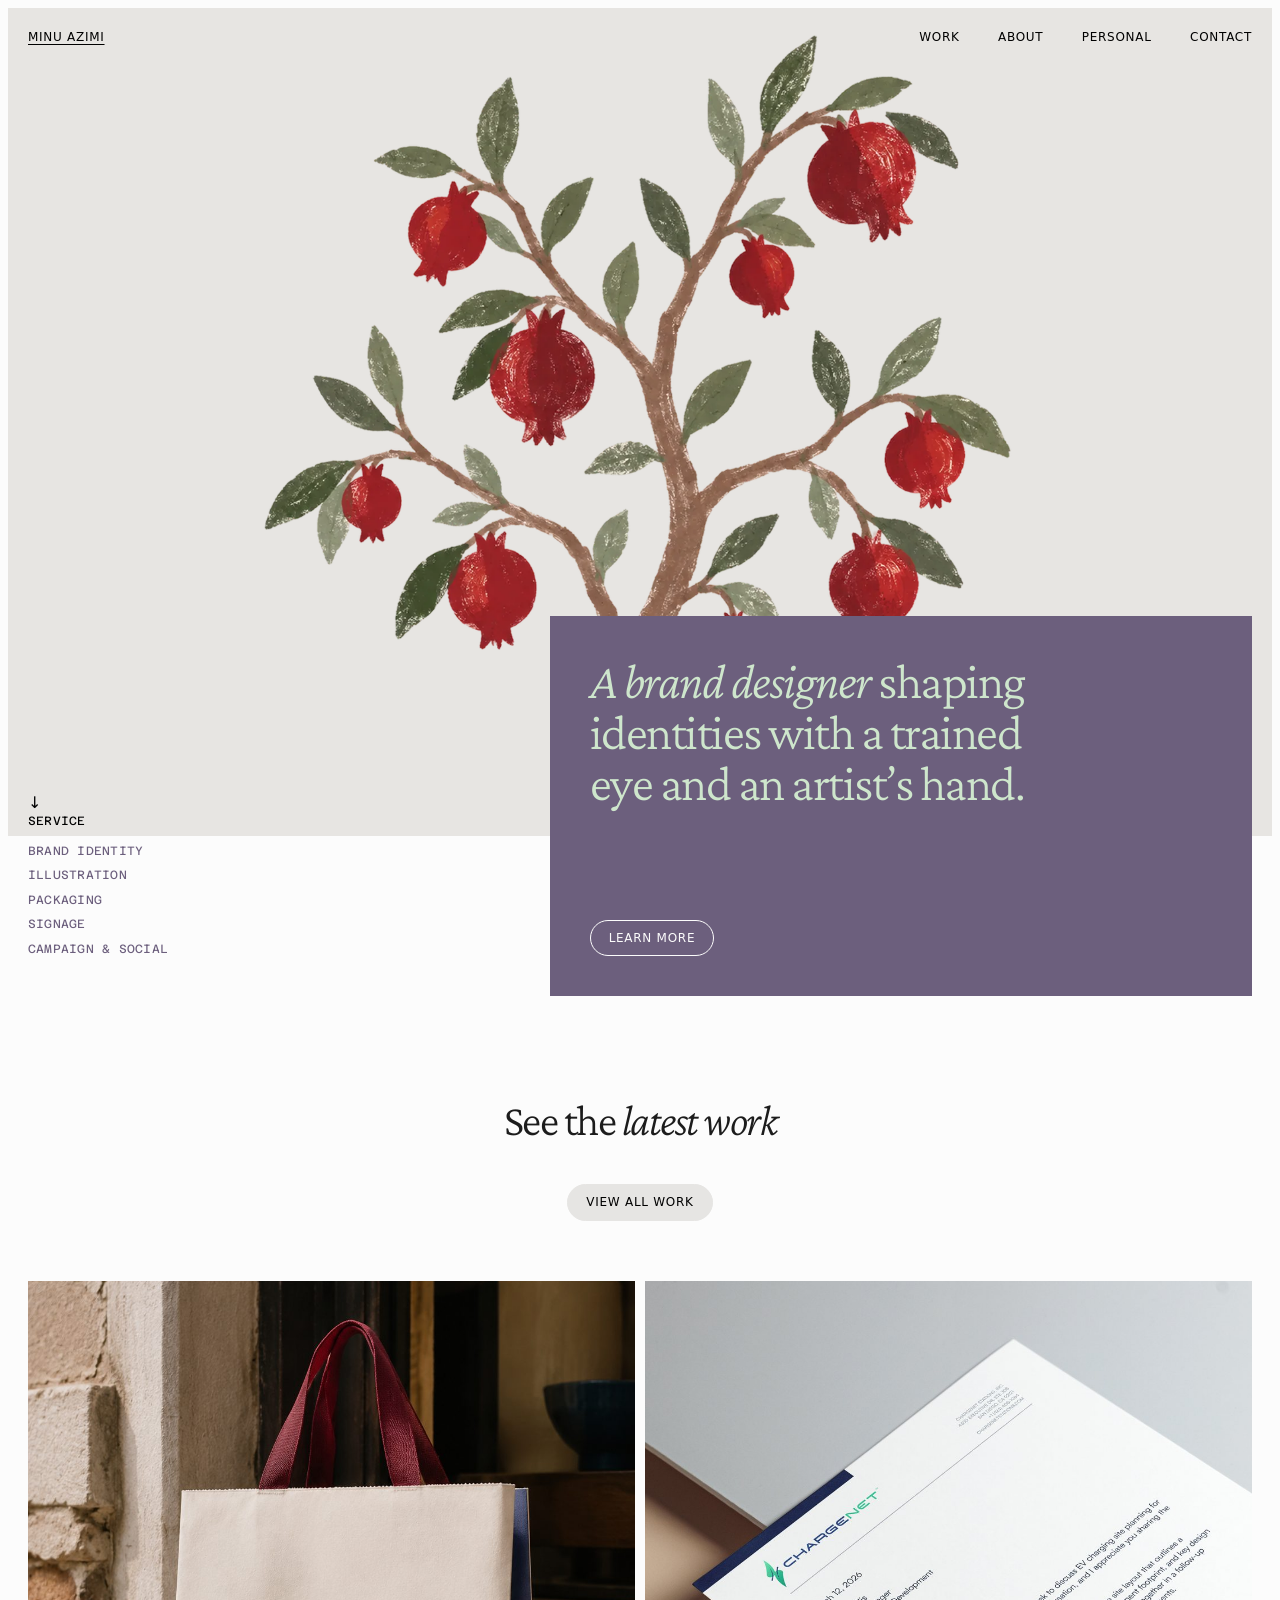
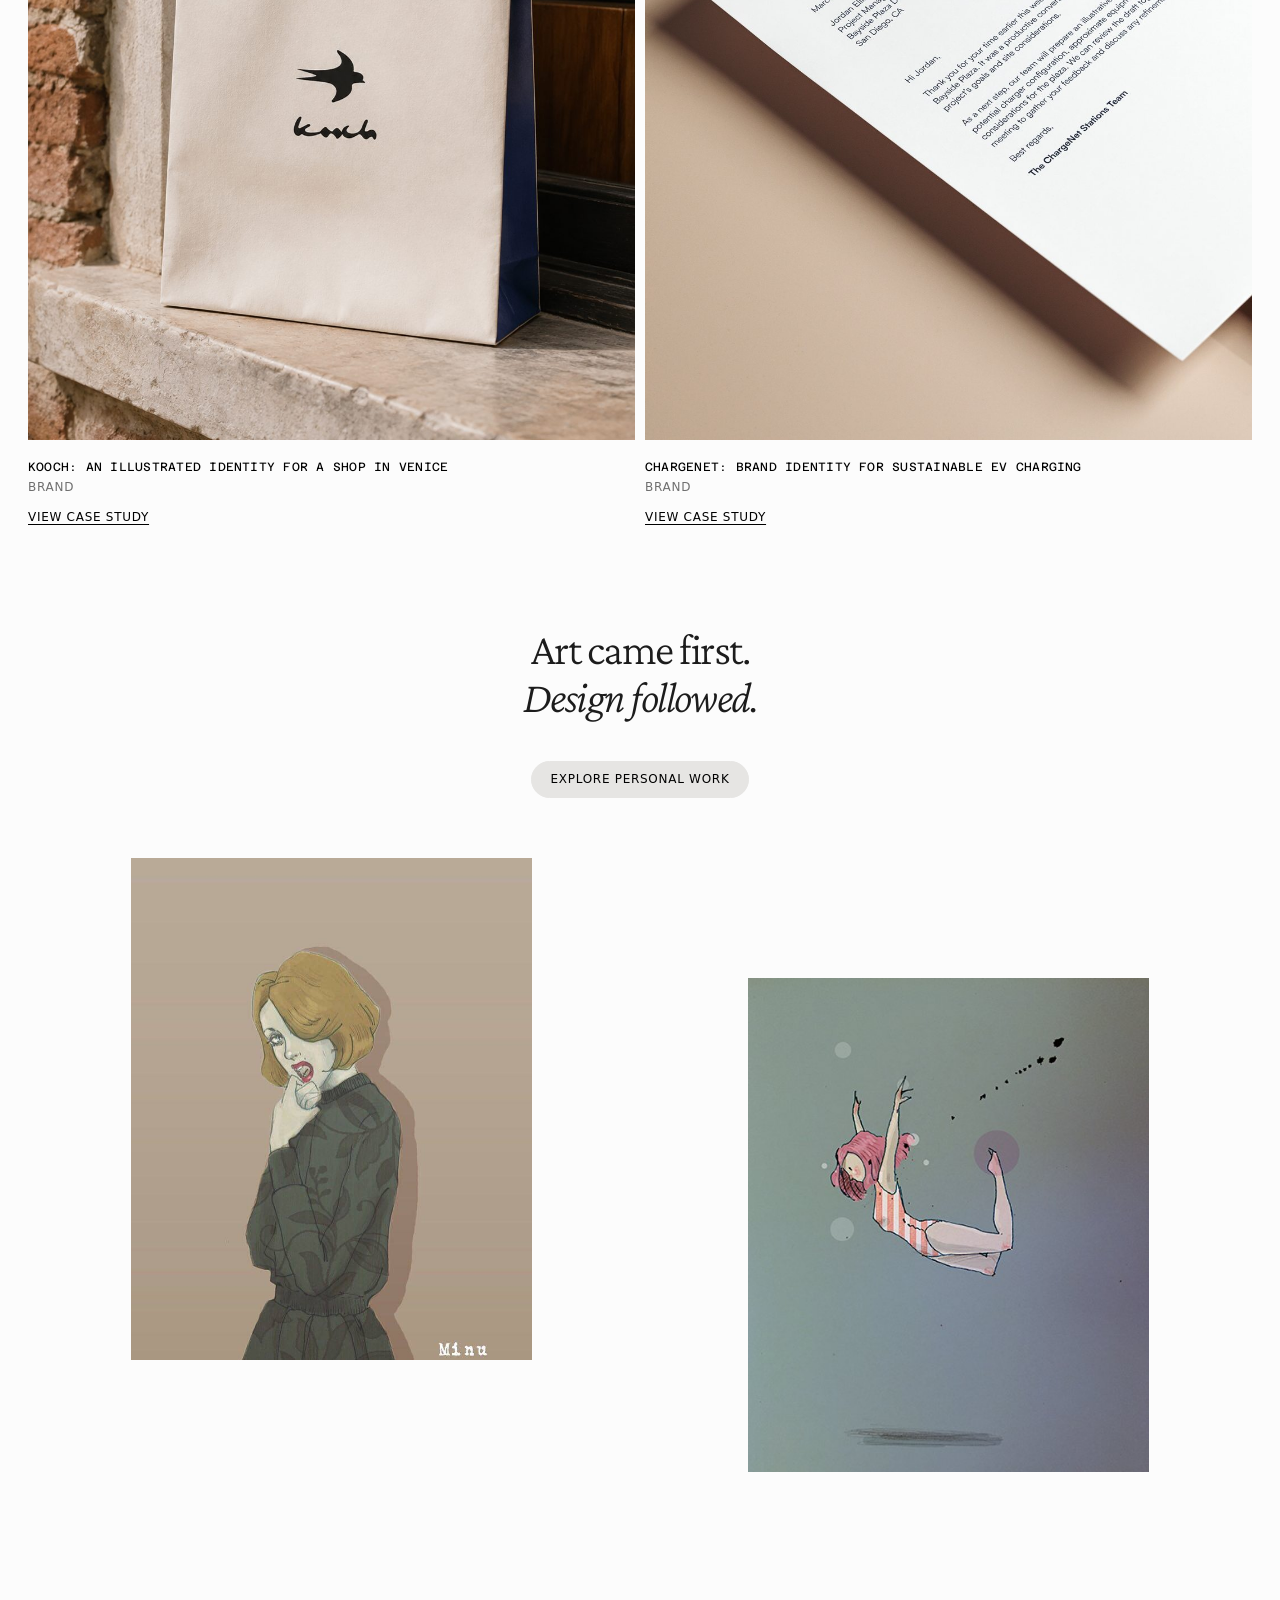
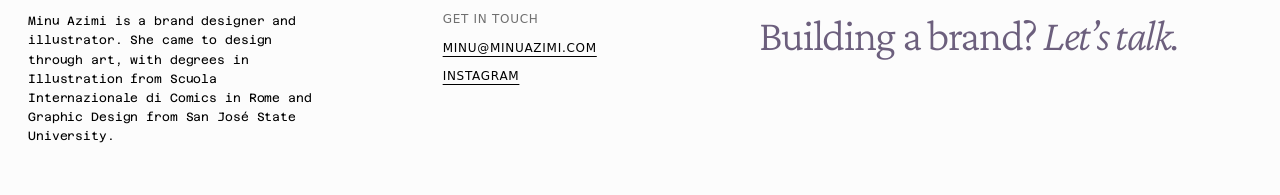
==== index.html @ ba42fef1 "Add files via upload Initial portfolio site" ====
<!doctype html>
<html lang="en">
<head>
<meta charset="utf-8">
<meta name="viewport" content="width=device-width, initial-scale=1, viewport-fit=cover">
<title>Minu Azimi</title>
<meta name="claude:viewport-fit-sides" content="cover">
<meta name="description" content="Brand design and illustration by Minu Azimi.">
<link rel="preconnect" href="https://fonts.googleapis.com">
<link rel="preconnect" href="https://fonts.gstatic.com" crossorigin>
<link rel="stylesheet" href="https://fonts.googleapis.com/css2?family=Azeret+Mono:wght@400&family=Crimson+Pro:ital,wght@0,300;1,300&display=swap">
<link rel="stylesheet" href="styles.css?v=1795150626">
</head>
<body>
<div class="home-hero">
  <div class="wrap nav-over">
  <nav class="nav" aria-label="Main">
    <a class="brand" href="index.html" aria-current="page">Minu Azimi</a>
    <ul><li><a href="work.html">Work</a></li><li><a href="about.html">About</a></li><li><a href="personal.html">Personal</a></li><li><a href="contact.html">Contact</a></li></ul>
  </nav>
</div>

  <img class="home-hero-art" src="images/kooch-ill-tree.webp" width="1400" height="1400" alt="Pomegranate tree illustration">
  <a class="scroll-cue label" href="#intro" aria-label="Scroll to introduction">↓</a>
</div>
<div class="wrap">
  <section class="home-intro" id="intro" aria-label="Introduction">
    <div class="services" aria-label="Services">
      <span class="mono-label">Service</span>
      <span class="mono-label">Brand identity</span>
      <span class="mono-label">Illustration</span>
      <span class="mono-label">Packaging</span>
      <span class="mono-label">Signage</span>
      <span class="mono-label">Campaign &amp; social</span>
    </div>
    <div class="statement">
      <h1><em>A brand designer</em> shaping identities with a trained eye and an artist’s hand.</h1>
      <a class="btn on-mauve" href="about.html">Learn more</a>
    </div>
  </section>

  <section aria-labelledby="latest-title">
    <div class="section-head">
      <h2 id="latest-title">See the <em>latest work</em></h2>
      <a class="btn soft" href="work.html">View all work</a>
    </div>
    <div class="work-row">
      <a class="card" href="kooch.html">
        <div class="img"><img src="images/kooch-bag.jpg" width="1024" height="1401" alt="Kooch shopping bag with swallow mark on a stone ledge" loading="lazy"></div>
        <div class="card-text">
          <span class="mono-label">Kooch: an illustrated identity for a shop in Venice</span>
          <span class="tag">Brand</span>
          <span class="more label">View case study</span>
        </div>
      </a>
      <a class="card" href="chargenet.html">
        <div class="img"><img src="images/chargenet-stationery-card.jpg" width="1080" height="1350" alt="ChargeNet letterhead" loading="lazy"></div>
        <div class="card-text">
          <span class="mono-label">ChargeNet: brand identity for sustainable EV charging</span>
          <span class="tag">Brand</span>
          <span class="more label">View case study</span>
        </div>
      </a>
    </div>
  </section>

  <section aria-labelledby="personal-title">
    <div class="section-head">
      <h2 id="personal-title">Art came first. <br><em>Design followed.</em></h2>
      <a class="btn soft" href="personal.html">Explore personal work</a>
    </div>
    <div class="scatter">
      <a class="s1" href="personal.html"><img src="images/personal-fanciulla-misteriosa.jpg" width="720" height="900" alt="Woman with a blonde bob in a dark floral dress, glancing back" loading="lazy"></a>
      <a class="s2" href="personal.html"><img src="images/personal-up-in-the-air.jpg" width="500" height="616" alt="Girl with pink hair in a striped swimsuit leaping through the air" loading="lazy"></a>
    </div>
  </section>
</div>
<div class="wrap">
  <footer class="site-foot">
    <p class="foot-bio">Minu Azimi is a brand designer and illustrator. She came to design through art, with degrees in Illustration from Scuola Internazionale di Comics in Rome and Graphic Design from San José State University.</p>
    <div class="foot-links">
      <span class="label foot-k">Get in touch</span>
      <a class="label" href="mailto:minu@minuazimi.com">minu@minuazimi.com</a>
      <a class="label" href="https://www.instagram.com/minu_disegni/" target="_blank" rel="noopener">Instagram</a>
    </div>
    <p class="foot-cta">Building a brand? <em>Let’s talk.</em></p>
  </footer>
</div>
<script src="site.js?v=1795150626"></script>
</body>
</html>
---- styles.css ----
/* Layout: gallery walk — thin type-only nav, hero image with mauve overlay panel and a mono service list in the left margin,
   then one project told as a sequence of full-bleed plates separated by 100px of paper. Light, flat, single theme by design. */
:root {
  color-scheme: light;
  --paper: #fcfcfc;
  --ink: #000000;
  --press: #1c1c1c;
  --charcoal: #262626;
  --ash: #a8a8a8;
  --ash-text: #6f6f6f;        /* ash darkened for small text on paper (AA) */
  --mauve: #6c5f7d;
  --sage: #cee6cc;
  --on-mauve: #fcfcfc;

  --serif: 'Crimson Pro', 'Lora', Georgia, 'Times New Roman', serif;
  --mono: 'Azeret Mono', 'JetBrains Mono', 'IBM Plex Mono', ui-monospace, SFMono-Regular, Menlo, monospace;
  --sans: ui-sans-serif, system-ui, -apple-system, BlinkMacSystemFont, 'Segoe UI', 'Helvetica Neue', Arial, sans-serif;

  --t-caption: 12px;
  --t-body: clamp(15px, 1.2vw + 9px, 18px);
  --t-heading: clamp(34px, 3vw + 18px, 44px);
  --t-display: clamp(38px, 3.4vw + 20px, 50px);

  --gap: 10px;
  --pad: 20px;
  --section: clamp(60px, 8vw, 100px);
  --max: 1280px;
  --pill: 200px;
}

* { box-sizing: border-box; }
html { scroll-behavior: smooth; }
@media (prefers-reduced-motion: reduce) { html { scroll-behavior: auto; } * { transition: none !important; } }
body {
  background: var(--paper);
  color: var(--ink);
  font-family: var(--mono);
  font-size: var(--t-body);
  line-height: 1.45;
  letter-spacing: -0.01em;
  -webkit-font-smoothing: antialiased;
}
img { display: block; max-width: 100%; height: auto; }
a { color: inherit; }
:focus-visible { outline: 1px solid var(--mauve); outline-offset: 3px; }

.wrap {
  max-width: calc(var(--max) + 2 * max(20px, env(safe-area-inset-left, 0px)));
  margin-inline: auto;
  padding-left: max(20px, env(safe-area-inset-left, 0px));
  padding-right: max(20px, env(safe-area-inset-right, 0px));
}
@media (max-width: 480px) {
  .wrap { padding-left: max(16px, env(safe-area-inset-left, 0px)); padding-right: max(16px, env(safe-area-inset-right, 0px)); }
}

/* Type roles */
.label, .nav a, .brand, .tag, .btn {
  font-family: var(--sans);
  font-size: var(--t-caption);
  text-transform: uppercase;
  letter-spacing: 0.06em;
  line-height: 1.2;
}
.mono-label {
  font-family: var(--mono);
  font-size: var(--t-caption);
  text-transform: uppercase;
  letter-spacing: 0.02em;
  line-height: 1.2;
}
h1, h2, h3 {
  font-family: var(--serif);
  font-weight: 300;
  margin: 0;
  text-wrap: balance;
  color: var(--press);
}
h1 { font-size: var(--t-display); line-height: 0.98; letter-spacing: -0.03em; }
h2 { font-size: var(--t-heading); line-height: 1.1; letter-spacing: -0.034em; }
h3 { font-size: clamp(26px, 1.5vw + 18px, 32px); line-height: 1.1; letter-spacing: -0.02em; }
h1 em, h2 em, h3 em { font-style: italic; }
p { margin: 0; max-width: 60ch; }

/* Placeholder copy for Minu to replace */
.ph { color: var(--mauve); border-bottom: 1px dashed currentColor; }
.panel .ph { color: var(--sage); }

/* Nav */
.nav {
  display: flex; justify-content: space-between; align-items: center; gap: 20px;
  padding-block: 20px;
}
.brand { text-decoration: none; letter-spacing: 0.12em; }
.nav ul { display: flex; gap: clamp(20px, 3vw, 40px); list-style: none; margin: 0; padding: 0; }
.nav a { text-decoration: none; }
.nav a:hover { text-decoration: underline; text-underline-offset: 3px; }

/* Pill button */
.btn {
  display: inline-flex; align-items: center; gap: 8px;
  padding: 10px 18px;
  border: 1px solid var(--ink);
  border-radius: var(--pill);
  background: transparent; color: var(--ink);
  text-decoration: none; cursor: pointer;
  transition: background .2s, color .2s;
}
.btn:hover { background: var(--ink); color: var(--paper); }
.btn.on-mauve { border-color: var(--on-mauve); color: var(--on-mauve); }
.btn.on-mauve:hover { background: var(--on-mauve); color: var(--mauve); }

/* Hero */
.hero {
  display: grid;
  grid-template-columns: 200px minmax(0, 1fr);
  gap: var(--pad);
  padding-top: 20px;
}
.services { display: flex; flex-direction: column; gap: var(--gap); color: var(--mauve); padding-top: 4px; }
.services .mono-label:first-child { color: var(--ink); margin-bottom: 6px; }
.hero-media { position: relative; margin-bottom: 60px; }
.hero-media img { width: 100%; aspect-ratio: 2400 / 1552; object-fit: cover; }
.panel {
  position: absolute; right: 0; bottom: -60px;
  width: min(400px, 44%);
  background: var(--mauve); color: var(--on-mauve);
  padding: 40px;
  display: flex; flex-direction: column; gap: 24px; align-items: flex-start;
}
.panel h1 { color: var(--on-mauve); font-size: var(--t-heading); line-height: 1.08; letter-spacing: -0.034em; }
.panel p { font-size: 14px; line-height: 1.45; }

/* Sections */
section { padding-block: var(--section) 0; }
.section-head { display: flex; flex-direction: column; align-items: center; gap: 40px; text-align: center; margin-bottom: 60px; }

/* Work card row */
.work-row { display: grid; grid-template-columns: 1fr 1fr; gap: var(--gap); }
.card { text-decoration: none; display: flex; flex-direction: column; }
.card .img { overflow: hidden; }
.card img { width: 100%; aspect-ratio: 4 / 5; object-fit: cover; transition: transform .6s ease; }
.card:hover img { transform: scale(1.02); }
.caption { display: flex; justify-content: space-between; align-items: baseline; gap: var(--gap); padding-top: 20px; }
.tag { color: var(--ash-text); }

/* Case study */
.cs-head {
  display: grid; grid-template-columns: minmax(0, 7fr) minmax(0, 5fr); gap: 40px 60px;
  padding-top: var(--section);
  border-top: 1px solid var(--ink);
  margin-top: var(--section);
}
.cs-head .kicker { color: var(--mauve); margin-bottom: 20px; }
.cs-head .lede { display: flex; flex-direction: column; gap: 18px; }
.facts { display: grid; grid-template-columns: max-content minmax(0, 1fr); gap: 12px 24px; margin: 0; align-self: start; }
.facts dt { color: var(--ash-text); }
.facts dd { margin: 0; }

.chapter {
  display: grid; grid-template-columns: 200px minmax(0, 1fr); gap: var(--pad);
  padding-top: var(--section);
}
.chapter-meta { display: flex; flex-direction: column; gap: 14px; align-self: start; position: sticky; top: 20px; }
.chapter-meta .mono-label { color: var(--mauve); }
.chapter-meta p { font-size: 13px; line-height: 1.5; }
.chapter-body { display: flex; flex-direction: column; gap: var(--gap); min-width: 0; }

.grid-2 { display: grid; grid-template-columns: 1fr 1fr; gap: var(--gap); }
.grid-3 { display: grid; grid-template-columns: repeat(3, 1fr); gap: var(--gap); }
.cover-45 img { aspect-ratio: 4 / 5; object-fit: cover; width: 100%; }
.cover-11 img { aspect-ratio: 1; object-fit: cover; width: 100%; }

figure { margin: 0; }
figcaption { padding-top: 10px; font-family: var(--mono); font-size: var(--t-caption); text-transform: uppercase; color: var(--ash-text); letter-spacing: 0.02em; }
.zoom { cursor: zoom-in; }

/* Color swatches */
.swatches { display: grid; grid-template-columns: repeat(5, 1fr); gap: var(--gap); }
.swatch { display: flex; flex-direction: column; gap: 8px; }
.swatch .chip { aspect-ratio: 1 / 1.1; border: 1px solid rgba(0,0,0,.08); }
.swatch .mono-label { font-size: 11px; display: flex; flex-direction: column; gap: 4px; }
.swatch .hex { color: var(--ash-text); }

/* Illustration plate: black band so painted pieces bleed into it */
.plate { background: var(--ink); color: var(--paper); margin-top: var(--section); padding-block: var(--section); }
.plate .chapter { padding-top: 0; }
.plate .chapter-meta .mono-label { color: var(--sage); }
.plate figcaption { color: var(--ash); }
.ill-grid { display: grid; grid-template-columns: repeat(3, 1fr); gap: var(--gap); }
.ill-grid .big { grid-column: span 2; grid-row: span 2; }
.ill-grid img { width: 100%; aspect-ratio: 1; object-fit: cover; }

/* Campaign */
.toggle { display: inline-flex; gap: 6px; }
.toggle button { font: inherit; }
.toggle .btn[aria-pressed="true"] { background: var(--ink); color: var(--paper); }
.campaign { display: grid; grid-template-columns: 5fr 6fr; gap: var(--gap); align-items: stretch; }
.campaign .email { display: flex; flex-direction: column; }
.campaign .email .img { flex: 1; min-height: 0; overflow: hidden; background: #f7e4de; }
.campaign .email img { width: 100%; height: 100%; object-fit: cover; object-position: top; }
.campaign .posts { display: flex; flex-direction: column; gap: var(--gap); }

/* About & contact */
.about { display: grid; grid-template-columns: 200px minmax(0, 7fr) minmax(0, 5fr); gap: 40px var(--pad); }
.about .copy { display: flex; flex-direction: column; gap: 18px; }
.contact-list { display: flex; flex-direction: column; gap: 14px; }
.contact-list .row { display: flex; flex-direction: column; gap: 4px; }
.contact-list .mono-label { color: var(--ash-text); }
.inline-link { text-decoration: underline; text-decoration-thickness: 1px; text-underline-offset: 3px; }
.copy-btn { margin-top: 6px; }


/* Lightbox */
dialog.lightbox { border: 0; padding: 0; margin: 0; background: transparent; width: 100vw; height: 100vh; max-width: none; max-height: none; overflow: hidden; outline: none; }
dialog.lightbox[open] { display: grid; grid-template-rows: minmax(0, 1fr) auto; }
dialog.lightbox::backdrop { background: rgba(252,252,252,.97); }
.lb-stage { display: flex; align-items: center; justify-content: center; min-height: 0; padding: 24px max(72px, env(safe-area-inset-left, 0px)) 8px; }
.lb-stage img { max-width: 100%; max-height: 100%; width: auto; height: auto; object-fit: contain; }
.lb-bar { display: flex; justify-content: space-between; align-items: center; gap: 20px; padding: 12px max(24px, env(safe-area-inset-right, 0px)) max(20px, env(safe-area-inset-bottom, 0px)); color: var(--ink); }
.lb-count { color: var(--ash-text); }
.lb-nav { position: absolute; top: 50%; transform: translateY(-50%); width: 48px; height: 48px; border-radius: var(--pill); border: 1px solid var(--ink); background: var(--paper); color: var(--ink); font-size: 18px; line-height: 1; cursor: pointer; display: grid; place-items: center; }
.lb-nav:hover { background: var(--ink); color: var(--paper); }
.lb-prev { left: max(14px, env(safe-area-inset-left, 0px)); }
.lb-next { right: max(14px, env(safe-area-inset-right, 0px)); }
.lightbox .btn:focus-visible, .lb-nav:focus-visible { outline: 1px solid var(--mauve); outline-offset: 2px; }
@media (max-width: 600px) { .lb-stage { padding: 16px 16px 8px; } .lb-nav { top: auto; bottom: 76px; transform: none; width: 44px; height: 44px; } }

/* Responsive */
@media (max-width: 900px) {
  .hero, .chapter, .about { grid-template-columns: minmax(0, 1fr); }
  .services { flex-direction: row; flex-wrap: wrap; gap: 6px 16px; }
  .services .mono-label:first-child { width: 100%; margin-bottom: 0; }
  .hero-media { margin-bottom: 0; }
  .panel { position: static; width: 100%; padding: 28px; }
  .cs-head { grid-template-columns: minmax(0, 1fr); }
  .chapter-meta { position: static; }
  .swatches { grid-template-columns: repeat(5, minmax(0, 1fr)); }
}
@media (max-width: 600px) {
  .work-row, .grid-2, .campaign { grid-template-columns: minmax(0, 1fr); }
  .grid-3 { grid-template-columns: 1fr 1fr; }
  .grid-3 > :last-child { grid-column: span 2; }
  .ill-grid { grid-template-columns: 1fr 1fr; }
  .swatches { grid-template-columns: repeat(3, minmax(0, 1fr)); }
  .campaign .email img { height: auto; }
  .nav ul { gap: 16px; }
  .facts { grid-template-columns: minmax(0, 1fr); gap: 4px; }
  .facts dd { margin-bottom: 10px; }
}

.panel .ph { color: var(--sage); }

/* ---- Multi-page additions ---- */
:root { --paper-2: #f1f1ef; }
.nav a[aria-current="page"] { text-decoration: underline; text-decoration-thickness: 1px; text-underline-offset: 3px; }
.cs-head--page { border-top: 0; margin-top: 0; padding-top: 60px; }
.back { text-decoration: none; }
.back:hover { text-decoration: underline; text-underline-offset: 3px; }

/* Page header for inner pages */
.page-head { display: grid; grid-template-columns: 200px minmax(0, 1fr); gap: var(--pad); padding-top: 60px; }
.page-head .mono-label { color: var(--mauve); padding-top: 10px; }
.page-head .intro { display: flex; flex-direction: column; gap: 24px; }

/* Placeholder visual for projects without artwork yet */
.ph-visual {
  aspect-ratio: 4 / 5; width: 100%;
  display: flex; flex-direction: column; justify-content: space-between;
  padding: 24px; background: var(--paper-2); color: var(--press);
  border: 1px dashed var(--ash);
}
.ph-visual.sage { background: var(--sage); border-color: transparent; }
.ph-visual .ph-name { font-family: var(--serif); font-weight: 300; font-size: clamp(32px, 4vw, 56px); line-height: 1; letter-spacing: -0.03em; }
.ph-visual .mono-label { color: var(--charcoal); }
.card.is-soon { cursor: default; }
.card.is-soon:hover img { transform: none; }

/* Home: featured project spans the row, two cards beneath */
.feature { display: flex; flex-direction: column; text-decoration: none; }
.feature-media { display: grid; grid-template-columns: 1fr 1fr; gap: var(--gap); overflow: hidden; }
.feature-media img { width: 100%; aspect-ratio: 4 / 5; object-fit: cover; transition: transform .6s ease; }
.feature:hover img { transform: scale(1.015); }
.work-stack { display: flex; flex-direction: column; gap: 60px; }
.home-cta { display: flex; justify-content: center; margin-top: 60px; }

/* Home: personal + contact strip */
.duo { display: grid; grid-template-columns: 1fr 1fr; gap: var(--gap); }
.duo-item { background: var(--paper-2); padding: 40px; display: flex; flex-direction: column; gap: 24px; align-items: flex-start; }
.duo-item.mauve { background: var(--mauve); color: var(--on-mauve); }
.duo-item.mauve h2 { color: var(--on-mauve); }
.duo-item .mono-label { color: var(--mauve); }
.duo-item.mauve .mono-label { color: var(--sage); }

/* Work index: one row per project */
.project-list { list-style: none; margin: 0; padding: 0; border-top: 1px solid var(--ink); }
.project { border-bottom: 1px solid var(--ink); }
.project-link {
  display: grid; grid-template-columns: 200px minmax(0, 1fr) minmax(0, 1fr); gap: var(--pad);
  padding-block: 40px; text-decoration: none; align-items: start;
}
.project-link .num { color: var(--ash-text); }
.project-link .thumb img, .project-link .thumb .ph-visual { aspect-ratio: 4 / 3; width: 100%; object-fit: cover; }
.project-link .info { display: flex; flex-direction: column; gap: 18px; }
.project-link .info h2 { font-size: var(--t-heading); }
.project-link .info p { font-size: var(--t-body); }
.project-link .status { align-self: flex-start; }
.pill-tag { display: inline-block; padding: 6px 12px; border: 1px solid var(--ash); border-radius: var(--pill); font-family: var(--sans); font-size: 11px; text-transform: uppercase; letter-spacing: 0.06em; color: var(--ash-text); }
a.project-link:hover h2 em { text-decoration: underline; text-decoration-thickness: 1px; text-underline-offset: 6px; }

/* Personal: masonry of artworks */
.art-grid { columns: 3 260px; column-gap: var(--gap); }
.art { break-inside: avoid; margin-bottom: 40px; }
.art .ph-visual { justify-content: flex-end; }
.art .ph-visual.r-sq { aspect-ratio: 1; }
.art .ph-visual.r-land { aspect-ratio: 4 / 3; }
.art .ph-visual.r-tall { aspect-ratio: 3 / 4; }
.art figcaption { display: flex; justify-content: space-between; gap: 10px; }

/* Contact page */
.contact-page { display: grid; grid-template-columns: 200px minmax(0, 7fr) minmax(0, 5fr); gap: 40px var(--pad); padding-top: 60px; }
.contact-page .mono-label.k { color: var(--mauve); padding-top: 10px; }
.big-link { font-family: var(--serif); font-weight: 300; font-size: clamp(30px, 3.4vw + 12px, 50px); letter-spacing: -0.03em; line-height: 1.05; color: var(--press); word-break: break-word; text-decoration-thickness: 1px; text-underline-offset: 6px; }
.contact-main { display: flex; flex-direction: column; gap: 40px; }
.contact-main .row { display: flex; flex-direction: column; gap: 10px; align-items: flex-start; }
.contact-main .row .mono-label { color: var(--ash-text); }
.bio { display: flex; flex-direction: column; gap: 18px; }
.bio p { font-size: 15px; }

.site-foot { display: flex; justify-content: space-between; align-items: end; gap: 20px; flex-wrap: wrap; padding-block: var(--section) 20px; }
.site-foot .mid { display: flex; gap: 20px; flex-wrap: wrap; }
.site-foot a { text-decoration: none; }
.site-foot a:hover { text-decoration: underline; text-underline-offset: 3px; }

@media (max-width: 900px) {
  .page-head, .contact-page { grid-template-columns: minmax(0, 1fr); }
  .project-link { grid-template-columns: minmax(0, 1fr); }
}
@media (max-width: 600px) {
  .duo { grid-template-columns: minmax(0, 1fr); }
  .duo-item { padding: 28px; }
  .work-row .card + .card { margin-top: 30px; }
  .feature-media { grid-template-columns: 1fr 1fr; }
}

/* ---- Home, modeled on the reference: full-bleed hero, overlapping statement ---- */
:root { --hero-ground: #e7e5e2; --pill-fill: #e6e5e3; }
.home-hero {
  position: relative; background: var(--hero-ground);
  height: clamp(520px, 92vh, 960px); overflow: hidden;
  display: flex; align-items: center; justify-content: center;
}
.home-hero .nav-over { position: absolute; top: 0; left: 0; right: 0; z-index: 2; }
.home-hero-art { height: 112%; width: auto; max-width: none; transform: translateY(6%); }
.scroll-cue {
  position: absolute; bottom: 24px; left: max(20px, env(safe-area-inset-left, 0px));
  text-decoration: none; font-size: 16px;
}
.home-intro {
  display: grid; grid-template-columns: minmax(0, 5fr) minmax(0, 7fr); gap: var(--pad);
  margin-top: -220px; position: relative; z-index: 1; padding-top: 0;
}
.home-intro .services { align-self: end; padding-bottom: 40px; }
.statement {
  background: var(--mauve); color: var(--sage);
  padding: 40px; min-height: 380px;
  display: flex; flex-direction: column; justify-content: space-between; align-items: flex-start; gap: 40px;
}
.statement h1 { color: var(--sage); font-size: var(--t-display); line-height: 1.02; letter-spacing: -0.03em; max-width: 14em; }
.btn.soft { background: var(--pill-fill); border-color: var(--pill-fill); }
.btn.soft:hover { background: var(--ink); border-color: var(--ink); color: var(--paper); }

.card-text { display: flex; flex-direction: column; gap: 6px; padding-top: 20px; }
.card-text .more { margin-top: 10px; text-decoration: underline; text-decoration-thickness: 1px; text-underline-offset: 3px; }
.card-text .more.soon { text-decoration: none; color: var(--ash-text); }
.work-row .card .ph-visual { aspect-ratio: 4 / 5; }

.scatter { position: relative; display: grid; grid-template-columns: repeat(12, minmax(0, 1fr)); gap: var(--gap); }
.scatter .s1 { grid-column: 2 / span 4; aspect-ratio: 3 / 4; }
.scatter .s2 { grid-column: 8 / span 3; aspect-ratio: 3 / 4; margin-top: 80px; align-self: start; }
.scatter .ph-visual { justify-content: flex-end; }

/* Footer, all pages */
.site-foot {
  display: grid; grid-template-columns: minmax(0, 4fr) minmax(0, 3fr) minmax(0, 5fr); gap: 40px var(--pad);
  padding-block: calc(var(--section) * 1.4) 40px; align-items: start;
}
.foot-bio { font-size: 13px; line-height: 1.6; max-width: 36ch; }
.foot-links { display: flex; flex-direction: column; gap: 14px; align-items: flex-start; }
.foot-links .foot-k { color: var(--ash-text); }
.foot-links a { text-decoration: underline; text-decoration-thickness: 1px; text-underline-offset: 4px; }
.foot-cta { font-family: var(--serif); font-weight: 300; font-size: var(--t-heading); line-height: 1.05; letter-spacing: -0.03em; color: var(--mauve); }

/* Kooch illustrations are transparent cutouts: show them on a light ground */
.plate { background: var(--paper-2); color: var(--ink); }
.plate .chapter-meta .mono-label { color: var(--mauve); }
.plate figcaption { color: var(--ash-text); }
.ill-grid img { object-fit: contain; }

@media (max-width: 900px) {
  .home-intro { grid-template-columns: minmax(0, 1fr); margin-top: -120px; }
  .home-intro .services { order: 2; padding-bottom: 0; }
  .statement { min-height: 0; padding: 28px; }
  .site-foot { grid-template-columns: minmax(0, 1fr); }
}
@media (max-width: 600px) {
  .home-hero { height: clamp(440px, 80vh, 640px); }
  .scatter .s1 { grid-column: 1 / span 7; }
  .scatter .s2 { grid-column: 8 / span 5; margin-top: 60px; }
}
@media (max-width: 600px) {
  .home-hero { align-items: flex-end; }
  .home-hero-art { height: calc(100% - 64px); transform: none; }
}

/* ---- About page, modeled on the reference: dark chapters with sticky titles ---- */
.visually-hidden { position: absolute; width: 1px; height: 1px; overflow: hidden; clip: rect(0 0 0 0); white-space: nowrap; }
.dark-band { background: var(--charcoal); color: #d9d9d6; }
.dark-band .nav a, .dark-band .brand { color: var(--paper); }
.ab-chapters { padding-block: 120px 160px; display: flex; flex-direction: column; gap: 220px; }
.ab-chapter { display: grid; grid-template-columns: minmax(0, 1fr) minmax(0, 1fr); gap: 40px var(--pad); align-items: start; }
.ab-key { position: sticky; top: 38vh; display: flex; flex-direction: column; gap: 14px; }
.ab-key .label { color: var(--ash); }
.ab-key h2 { color: var(--paper); font-size: var(--t-heading); }
.ab-body { display: flex; flex-direction: column; gap: 24px; max-width: 440px; }
.ab-body p { font-size: 15px; line-height: 1.6; color: #c9c9c5; }
.ab-media { width: 100%; aspect-ratio: 10 / 11; object-fit: cover; }
.dark-band .ph-visual { background: #2f2f2f; border-color: #4a4a4a; color: var(--ash); justify-content: flex-end; }
.dark-band .ph-visual .mono-label { color: var(--ash); }
.dark-band .ph { color: var(--sage); }
.ab-roles { list-style: none; margin: 0; padding: 0; display: flex; flex-direction: column; gap: 10px; color: var(--paper); }
.ab-hello { background: var(--mauve); display: flex; align-items: center; justify-content: center; }
.ab-hello span { font-family: var(--serif); font-weight: 300; font-size: clamp(48px, 6vw, 84px); line-height: .95; letter-spacing: -0.04em; color: var(--sage); text-align: center; }
.ab-links { display: flex; flex-direction: column; gap: 14px; align-items: flex-start; }
.ab-links a { color: var(--paper); text-decoration: underline; text-decoration-thickness: 1px; text-underline-offset: 4px; }

.ab-lists { padding-top: var(--section); }
.ab-list-k { color: var(--ash-text); margin: 0 0 18px; font-weight: 400; }
.ab-list { list-style: none; margin: 0 0 60px; padding: 0; border-top: 1px solid var(--ash); }
.ab-list li { border-bottom: 1px solid var(--ash); }
.ab-list a, .ab-list .row {
  display: grid; grid-template-columns: minmax(0, 1fr) 170px 24px; gap: var(--pad); align-items: baseline;
  padding-block: 14px; text-decoration: none; font-family: var(--sans); font-size: 13px;
}
.ab-list .yr { color: var(--ash-text); }
.ab-list .arr { text-align: right; }
.ab-list a:hover > span:first-child { text-decoration: underline; text-underline-offset: 3px; }

@media (max-width: 760px) {
  .ab-chapters { gap: 100px; padding-block: 60px 100px; }
  .ab-chapter { grid-template-columns: minmax(0, 1fr); }
  .ab-key { position: static; }
  .ab-body { max-width: none; }
  .ab-list a, .ab-list .row { grid-template-columns: minmax(0, 1fr) 24px; }
  .ab-list .yr { grid-column: 1; grid-row: 2; }
  .ab-list .arr { grid-column: 2; grid-row: 1; }
}

/* Body copy: smaller, one size site-wide */
:root { --t-body: clamp(14px, 0.25vw + 11.5px, 15px); }
body { line-height: 1.55; }

/* Body copy: 12px everywhere (paragraphs, case-study details, captions, lists) */
:root { --t-body: 12px; }
body { font-size: 12px; line-height: 1.6; }
p, .panel p, .chapter-meta p, .bio p, .foot-bio, .ab-body p, .project-link .info p,
.facts, .facts dd, .facts dt, .ab-list a, .ab-list .row { font-size: 12px; }

/* Gradient strip (ChargeNet color chapter) */
.grad { display: flex; flex-direction: column; gap: 8px; margin-top: 30px; }
.grad-bar { height: 56px; width: 100%; }
.grad-stops { display: flex; justify-content: space-between; font-size: 11px; }
.grad-stops > span { display: flex; flex-direction: column; gap: 4px; }
.grad-stops > span:last-child { text-align: right; }
.grad-stops .hex { color: var(--ash-text); }

/* Single email shown centered on a light ground */
.email-solo { background: var(--paper-2); padding: clamp(24px, 5vw, 60px) 16px; display: flex; justify-content: center; }
.email-solo img { width: 100%; max-width: 560px; height: auto; }

/* Personal artwork */
.art img { width: 100%; height: auto; display: block; }
.art figcaption { font-size: 11px; }
.scatter a.s1, .scatter a.s2 { aspect-ratio: auto; display: block; }
.scatter a img { width: 100%; height: auto; display: block; }
.lb-nav[hidden] { display: none; }
.art-grid.js-masonry { columns: auto; display: flex; gap: var(--gap); align-items: flex-start; }
.art-col { flex: 1 1 0; min-width: 0; display: flex; flex-direction: column; }
.scatter a.s2 { grid-column: 7 / span 5; margin-top: 120px; }
@media (max-width: 600px) { .scatter a.s2 { grid-column: 6 / span 7; margin-top: 60px; } }
/* Uniform masonry spacing: same gap between rows as between columns */
.art { margin-bottom: var(--gap); }
.art-col { gap: var(--gap); }
.art-col .art { margin-bottom: 0; }
.ab-roles { gap: 14px; }
.ab-roles li { display: flex; flex-direction: column; gap: 3px; }
.ab-roles .role { color: var(--ash); }
.scatter a.s2 { grid-column: 8 / span 4; margin-top: 120px; }
@media (max-width: 600px) { .scatter a.s2 { grid-column: 8 / span 5; margin-top: 60px; } }
/* Personal page: scattered parallax grid */
.art-grid.js-scatter { columns: auto; display: grid; column-gap: 20px; row-gap: 120px; align-items: start; padding-bottom: 80px; }
.art-grid.js-scatter .art { margin-bottom: 0; will-change: transform; }
@media (max-width: 599px) { .art-grid.js-scatter { row-gap: 28px; column-gap: 10px; } }
/* Desktop depth: tighter rows so pieces pass over and under each other */
@media (min-width: 900px) {
  .art-grid.js-scatter { row-gap: 40px; position: relative; }
  .art-grid.js-scatter .art { position: relative; }
  .art-grid.js-scatter .art.depth-back img { filter: saturate(.75) brightness(1.03); opacity: .85; }
}
/* Phones: plain single column */
.art-grid.js-stack { columns: auto; display: flex; flex-direction: column; gap: var(--gap); }
.art-grid.js-stack .art { margin: 0; transform: none; }
.art-grid.js-scatter { padding-bottom: 240px; }
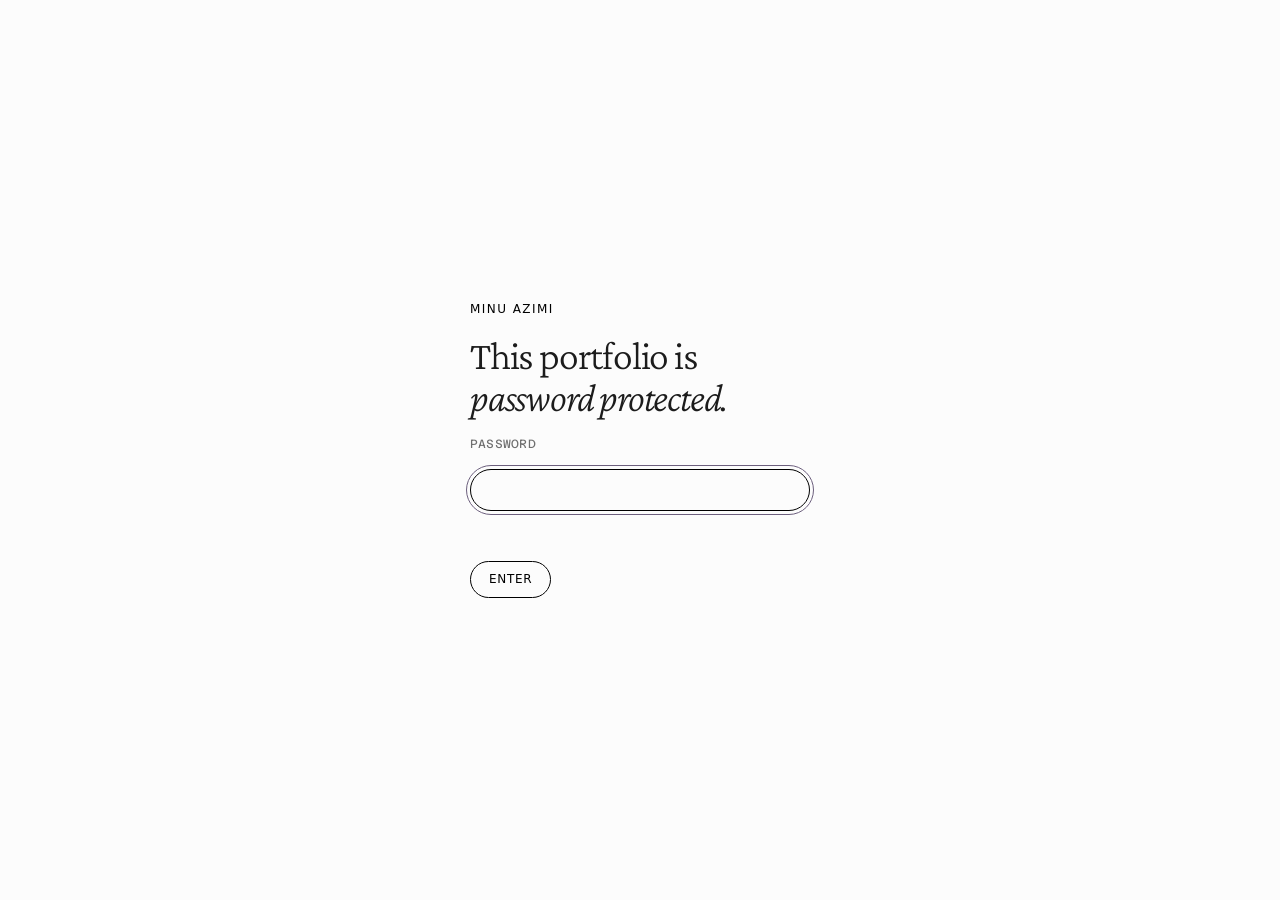
==== commit 1bf303b4: "Add files via upload Added password protection." ====
--- a/index.html
+++ b/index.html
@@ -2,6 +2,7 @@
 <html lang="en">
 <head>
 <meta charset="utf-8">
+<script src="gate.js"></script>
 <meta name="viewport" content="width=device-width, initial-scale=1, viewport-fit=cover">
 <title>Minu Azimi</title>
 <meta name="claude:viewport-fit-sides" content="cover">
